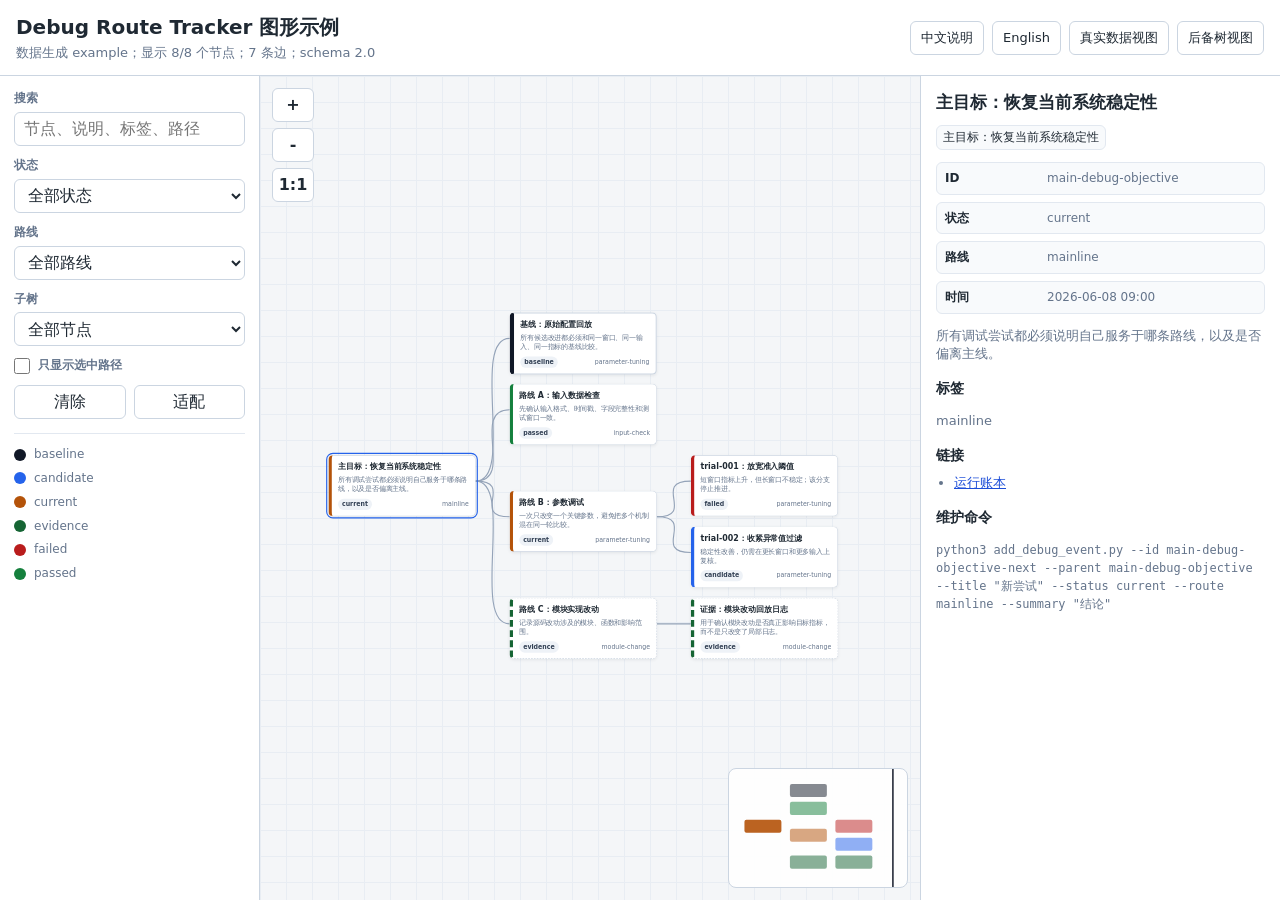
==== react.html @ 0c05e8ea "Add Debug Route Tracker V1.0" ====
<!doctype html>
<html lang="zh-CN">
<head>
  <meta charset="utf-8">
  <meta name="viewport" content="width=device-width, initial-scale=1">
  <title>Debug Route Tracker 图形示例</title>
  <link rel="stylesheet" href="react_flow_view/react_flow_view.css">
  <script>
    window.DEBUG_ROUTE_DATA = {
      schema_version: "2.0",
      generated_at: "example",
      event_count: 8,
      node_count: 8,
      edge_count: 7,
      status_styles: {
        todo: { label: "todo", color: "#64748b" },
        active: { label: "active", color: "#0f766e" },
        current: { label: "current", color: "#b45309" },
        candidate: { label: "candidate", color: "#2563eb" },
        passed: { label: "passed", color: "#15803d" },
        failed: { label: "failed", color: "#b91c1c" },
        abandoned: { label: "abandoned", color: "#6b7280" },
        mixed: { label: "mixed", color: "#9f1239" },
        evidence: { label: "evidence", color: "#166534", border: "dashed" },
        baseline: { label: "baseline", color: "#111827", border: "thick" },
        side: { label: "side", color: "#475569" }
      },
      routes: ["mainline", "input-check", "parameter-tuning", "module-change"],
      status_counts: {
        current: 2,
        candidate: 1,
        passed: 1,
        failed: 1,
        evidence: 2,
        baseline: 1
      },
      route_counts: {
        mainline: 1,
        "input-check": 2,
        "parameter-tuning": 3,
        "module-change": 2
      },
      nodes: [
        {
          id: "main-debug-objective",
          parent_id: null,
          title: "主目标：恢复当前系统稳定性",
          route: "mainline",
          status: "current",
          summary: "所有调试尝试都必须说明自己服务于哪条路线，以及是否偏离主线。",
          links: [{ label: "运行账本", href: "run_ledger.csv" }],
          tags: ["mainline"],
          metrics: {},
          code_refs: [],
          log_refs: [],
          created_at: "2026-06-08 09:00",
          _order: 0
        },
        {
          id: "input-check-route",
          parent_id: "main-debug-objective",
          title: "路线 A：输入数据检查",
          route: "input-check",
          status: "passed",
          summary: "先确认输入格式、时间戳、字段完整性和测试窗口一致。",
          links: [],
          tags: ["input"],
          metrics: { checked_files: 4 },
          code_refs: [],
          log_refs: [{ label: "输入检查日志", href: "logs/input_check.log" }],
          created_at: "2026-06-08 09:20",
          _order: 2
        },
        {
          id: "baseline-run",
          parent_id: "main-debug-objective",
          title: "基线：原始配置回放",
          route: "parameter-tuning",
          status: "baseline",
          summary: "所有候选改进都必须和同一窗口、同一输入、同一指标的基线比较。",
          links: [{ label: "基线结果", href: "reports/baseline.csv" }],
          tags: ["baseline"],
          metrics: { score: 71.3, replay_s: 120 },
          code_refs: [],
          log_refs: [{ label: "基线日志", href: "logs/baseline.log" }],
          created_at: "2026-06-08 10:00",
          _order: 1
        },
        {
          id: "param-route",
          parent_id: "main-debug-objective",
          title: "路线 B：参数调试",
          route: "parameter-tuning",
          status: "current",
          summary: "一次只改变一个关键参数，避免把多个机制混在同一轮比较。",
          links: [],
          tags: ["config"],
          metrics: {},
          code_refs: [{ label: "配置文件", href: "config/main.yaml" }],
          log_refs: [],
          created_at: "2026-06-08 10:30",
          _order: 3
        },
        {
          id: "trial-param-001",
          parent_id: "param-route",
          title: "trial-001：放宽准入阈值",
          route: "parameter-tuning",
          status: "failed",
          summary: "短窗口指标上升，但长窗口不稳定；该分支停止推进。",
          links: [],
          tags: ["trial"],
          metrics: { score: 68.9, replay_s: 120 },
          code_refs: [{ label: "参数位置", href: "config/main.yaml" }],
          log_refs: [{ label: "失败日志", href: "logs/trial_param_001.log" }],
          created_at: "2026-06-08 11:00",
          _order: 4
        },
        {
          id: "trial-param-002",
          parent_id: "param-route",
          title: "trial-002：收紧异常值过滤",
          route: "parameter-tuning",
          status: "candidate",
          summary: "稳定性改善，仍需在更长窗口和更多输入上复核。",
          links: [{ label: "候选报告", href: "reports/trial_param_002.md" }],
          tags: ["candidate"],
          metrics: { score: 76.5, replay_s: 120 },
          code_refs: [{ label: "参数位置", href: "config/main.yaml" }],
          log_refs: [{ label: "候选日志", href: "logs/trial_param_002.log" }],
          created_at: "2026-06-08 11:40",
          _order: 5
        },
        {
          id: "module-route",
          parent_id: "main-debug-objective",
          title: "路线 C：模块实现改动",
          route: "module-change",
          status: "evidence",
          summary: "记录源码改动涉及的模块、函数和影响范围。",
          links: [],
          tags: ["source"],
          metrics: {},
          code_refs: [{ label: "核心模块", href: "src/module/core.cpp" }],
          log_refs: [],
          created_at: "2026-06-08 12:20",
          _order: 6
        },
        {
          id: "evidence-module-log",
          parent_id: "module-route",
          title: "证据：模块改动回放日志",
          route: "module-change",
          status: "evidence",
          summary: "用于确认模块改动是否真正影响目标指标，而不是只改变了局部日志。",
          links: [{ label: "回放摘要", href: "reports/module_replay.md" }],
          tags: ["evidence", "log"],
          metrics: { warnings: 2, errors: 0 },
          code_refs: [{ label: "核心模块", href: "src/module/core.cpp" }],
          log_refs: [{ label: "模块回放日志", href: "logs/module_replay.log" }],
          created_at: "2026-06-08 12:45",
          _order: 7
        }
      ],
      edges: [
        { id: "main-debug-objective->input-check-route", source: "main-debug-objective", target: "input-check-route", type: "parent" },
        { id: "main-debug-objective->baseline-run", source: "main-debug-objective", target: "baseline-run", type: "parent" },
        { id: "main-debug-objective->param-route", source: "main-debug-objective", target: "param-route", type: "parent" },
        { id: "param-route->trial-param-001", source: "param-route", target: "trial-param-001", type: "parent" },
        { id: "param-route->trial-param-002", source: "param-route", target: "trial-param-002", type: "parent" },
        { id: "main-debug-objective->module-route", source: "main-debug-objective", target: "module-route", type: "parent" },
        { id: "module-route->evidence-module-log", source: "module-route", target: "evidence-module-log", type: "parent" }
      ]
    };
  </script>
  <script defer src="react_flow_view/react_flow_view.js"></script>
</head>
<body>
<main class="app-shell">
  <header class="topbar">
    <div>
      <h1>Debug Route Tracker 图形示例</h1>
      <p id="graphSummary">读取示例数据中...</p>
    </div>
    <nav aria-label="view links">
      <a href="README.md">中文说明</a>
      <a href="README_EN.md">English</a>
      <a href="react_flow_view/index.html">真实数据视图</a>
      <a href="index.html">后备树视图</a>
    </nav>
  </header>

  <section class="workspace">
    <aside class="sidebar" aria-label="filters">
      <label>
        <span>搜索</span>
        <input id="searchInput" type="search" placeholder="节点、说明、标签、路径">
      </label>
      <label>
        <span>状态</span>
        <select id="statusFilter">
          <option value="">全部状态</option>
        </select>
      </label>
      <label>
        <span>路线</span>
        <select id="routeFilter">
          <option value="">全部路线</option>
        </select>
      </label>
      <label>
        <span>子树</span>
        <select id="subtreeFilter">
          <option value="">全部节点</option>
        </select>
      </label>
      <label class="check-row">
        <input id="selectedPathOnly" type="checkbox">
        <span>只显示选中路径</span>
      </label>
      <div class="button-row">
        <button id="resetFilters" type="button">清除</button>
        <button id="fitView" type="button">适配</button>
      </div>
      <div id="legend" class="legend" aria-label="status legend"></div>
    </aside>

    <section class="graph-area" aria-label="debug route graph">
      <div id="graphViewport" class="graph-viewport">
        <div id="graphContent" class="graph-content">
          <svg id="edgeLayer" class="edge-layer" aria-hidden="true"></svg>
          <div id="nodeLayer" class="node-layer"></div>
        </div>
        <div class="graph-controls" aria-label="graph controls">
          <button id="zoomIn" type="button" title="放大">+</button>
          <button id="zoomOut" type="button" title="缩小">-</button>
          <button id="resetView" type="button" title="重置视图">1:1</button>
        </div>
        <svg id="miniMap" class="mini-map" aria-label="mini map"></svg>
      </div>
    </section>

    <aside id="detailsPane" class="details" aria-label="details">
      <h2>选择一个节点</h2>
      <p>这是内嵌示例数据，不读取或修改你的真实 <code>debug_route_events.jsonl</code>。</p>
    </aside>
  </section>
</main>
</body>
</html>
---- react_flow_view/react_flow_view.css ----
:root {
  color-scheme: light;
  --bg: #f4f6f8;
  --panel: #ffffff;
  --text: #1f2933;
  --muted: #64748b;
  --line: #cbd5e1;
  --line-soft: #e2e8f0;
  --focus: #2563eb;
  --node-width: 260px;
  --node-height: 92px;
  --todo: #64748b;
  --active: #0f766e;
  --current: #b45309;
  --candidate: #2563eb;
  --passed: #15803d;
  --failed: #b91c1c;
  --abandoned: #6b7280;
  --mixed: #9f1239;
  --evidence: #166534;
  --baseline: #111827;
  --side: #475569;
}

* {
  box-sizing: border-box;
}

body {
  margin: 0;
  overflow: hidden;
  font-family: system-ui, -apple-system, BlinkMacSystemFont, "Segoe UI", sans-serif;
  background: var(--bg);
  color: var(--text);
  line-height: 1.4;
}

button,
input,
select {
  font: inherit;
}

button {
  min-height: 34px;
  padding: 0 11px;
  border: 1px solid var(--line);
  border-radius: 6px;
  background: var(--panel);
  color: var(--text);
  cursor: pointer;
}

button:hover,
a:hover {
  border-color: #94a3b8;
}

.app-shell {
  display: grid;
  grid-template-rows: auto minmax(0, 1fr);
  height: 100vh;
}

.topbar {
  display: flex;
  gap: 18px;
  align-items: center;
  justify-content: space-between;
  padding: 13px 16px;
  border-bottom: 1px solid var(--line);
  background: var(--panel);
}

.topbar h1 {
  margin: 0;
  font-size: 20px;
  letter-spacing: 0;
}

.topbar p {
  margin: 3px 0 0;
  color: var(--muted);
  font-size: 13px;
}

.topbar nav {
  display: flex;
  flex-wrap: wrap;
  gap: 8px;
  justify-content: flex-end;
}

.topbar a {
  display: inline-flex;
  align-items: center;
  min-height: 34px;
  padding: 0 10px;
  border: 1px solid var(--line);
  border-radius: 6px;
  color: var(--text);
  text-decoration: none;
  font-size: 13px;
}

.workspace {
  display: grid;
  grid-template-columns: 260px minmax(0, 1fr) 360px;
  min-height: 0;
}

.sidebar,
.details {
  min-height: 0;
  overflow: auto;
  background: var(--panel);
}

.sidebar {
  padding: 14px;
  border-right: 1px solid var(--line);
}

.sidebar label {
  display: grid;
  gap: 5px;
  margin-bottom: 11px;
}

.sidebar label span,
.details .label {
  color: var(--muted);
  font-size: 12px;
  font-weight: 700;
}

.sidebar input[type="search"],
.sidebar select {
  width: 100%;
  min-height: 34px;
  padding: 0 9px;
  border: 1px solid var(--line);
  border-radius: 6px;
  background: #fff;
  color: var(--text);
}

.check-row {
  display: flex !important;
  grid-template-columns: none !important;
  gap: 8px !important;
  align-items: center;
}

.check-row input {
  width: 16px;
  height: 16px;
  margin: 0;
}

.button-row {
  display: grid;
  grid-template-columns: 1fr 1fr;
  gap: 8px;
  margin-bottom: 14px;
}

.legend {
  display: grid;
  gap: 7px;
  padding-top: 12px;
  border-top: 1px solid var(--line-soft);
}

.legend-row {
  display: flex;
  gap: 8px;
  align-items: center;
  color: var(--muted);
  font-size: 12px;
}

.legend-dot {
  width: 12px;
  height: 12px;
  border-radius: 999px;
  background: var(--dot-color, var(--todo));
}

.graph-area {
  position: relative;
  min-width: 0;
  min-height: 0;
}

.graph-viewport {
  position: relative;
  width: 100%;
  height: 100%;
  overflow: hidden;
  cursor: grab;
  background:
    linear-gradient(#e8edf3 1px, transparent 1px),
    linear-gradient(90deg, #e8edf3 1px, transparent 1px);
  background-size: 26px 26px;
}

.graph-viewport.panning {
  cursor: grabbing;
}

.graph-content {
  position: absolute;
  left: 0;
  top: 0;
  transform-origin: 0 0;
}

.edge-layer,
.node-layer {
  position: absolute;
  left: 0;
  top: 0;
}

.edge-layer {
  overflow: visible;
  pointer-events: none;
}

.edge-path {
  fill: none;
  stroke: #94a3b8;
  stroke-width: 2;
}

.edge-path.selected-path {
  stroke: var(--focus);
  stroke-width: 3;
}

.node-layer {
  width: 1px;
  height: 1px;
}

.graph-node {
  position: absolute;
  display: grid;
  grid-template-rows: auto 1fr auto;
  width: var(--node-width);
  min-height: var(--node-height);
  padding: 10px 11px;
  border: 1px solid var(--line);
  border-left: 6px solid var(--node-color, var(--todo));
  border-radius: 8px;
  background: #fff;
  box-shadow: 0 2px 6px rgba(15, 23, 42, 0.08);
  cursor: pointer;
  user-select: none;
}

.graph-node:hover {
  border-color: #94a3b8;
}

.graph-node.selected {
  outline: 2px solid var(--focus);
  outline-offset: 2px;
}

.graph-node.status-evidence {
  border-style: dashed;
}

.graph-node.status-baseline {
  border-width: 2px;
  border-left-width: 8px;
}

.node-title {
  margin: 0;
  color: var(--text);
  font-size: 14px;
  font-weight: 750;
  overflow-wrap: anywhere;
}

.node-summary {
  margin: 5px 0 8px;
  color: var(--muted);
  font-size: 12px;
  overflow: hidden;
  display: -webkit-box;
  -webkit-line-clamp: 2;
  -webkit-box-orient: vertical;
}

.node-meta {
  display: flex;
  gap: 6px;
  align-items: center;
  justify-content: space-between;
  color: var(--muted);
  font-size: 11px;
}

.status-pill {
  display: inline-flex;
  align-items: center;
  max-width: 120px;
  padding: 2px 7px;
  border-radius: 999px;
  background: #eef2f7;
  color: #334155;
  font-weight: 700;
  overflow: hidden;
  text-overflow: ellipsis;
  white-space: nowrap;
}

.route-text {
  min-width: 0;
  overflow: hidden;
  text-overflow: ellipsis;
  white-space: nowrap;
}

.graph-controls {
  position: absolute;
  left: 12px;
  top: 12px;
  display: grid;
  gap: 6px;
}

.graph-controls button {
  width: 42px;
  min-height: 34px;
  padding: 0;
  font-weight: 700;
}

.mini-map {
  position: absolute;
  right: 12px;
  bottom: 12px;
  width: 180px;
  height: 120px;
  border: 1px solid var(--line);
  border-radius: 8px;
  background: rgba(255, 255, 255, 0.92);
}

.details {
  padding: 15px;
  border-left: 1px solid var(--line);
}

.details h2 {
  margin: 0 0 10px;
  font-size: 17px;
}

.details h3 {
  margin: 16px 0 8px;
  font-size: 14px;
}

.details p,
.details li {
  color: var(--muted);
  font-size: 13px;
}

.details ul {
  margin: 8px 0 12px;
  padding-left: 18px;
}

.details a {
  color: #1d4ed8;
  word-break: break-all;
}

.path-line {
  display: flex;
  flex-wrap: wrap;
  gap: 5px;
  margin: 0 0 12px;
}

.path-line span {
  padding: 3px 6px;
  border: 1px solid var(--line-soft);
  border-radius: 6px;
  background: #f8fafc;
  color: var(--text);
  font-size: 12px;
}

.kv-list {
  display: grid;
  gap: 7px;
  margin: 8px 0 12px;
}

.kv-list div {
  display: grid;
  grid-template-columns: minmax(88px, 0.45fr) minmax(0, 1fr);
  gap: 8px;
  padding: 7px 8px;
  border: 1px solid var(--line-soft);
  border-radius: 6px;
  background: #f8fafc;
}

.kv-list dt,
.kv-list dd {
  margin: 0;
  color: var(--muted);
  font-size: 12px;
  overflow-wrap: anywhere;
}

.kv-list dt {
  color: var(--text);
  font-weight: 700;
}

.empty {
  position: absolute;
  left: 50%;
  top: 50%;
  width: min(360px, 90%);
  transform: translate(-50%, -50%);
  padding: 18px;
  border: 1px solid var(--line);
  border-radius: 8px;
  background: var(--panel);
  color: var(--muted);
  text-align: center;
}

code {
  font-family: ui-monospace, SFMono-Regular, Menlo, Consolas, monospace;
  font-size: 0.92em;
}

@media (max-width: 1060px) {
  body {
    overflow: auto;
  }

  .app-shell {
    height: auto;
    min-height: 100vh;
  }

  .topbar {
    align-items: flex-start;
    flex-direction: column;
  }

  .workspace {
    grid-template-columns: 1fr;
  }

  .sidebar,
  .details {
    max-height: none;
    border: 0;
    border-bottom: 1px solid var(--line);
  }

  .graph-viewport {
    height: 68vh;
  }
}
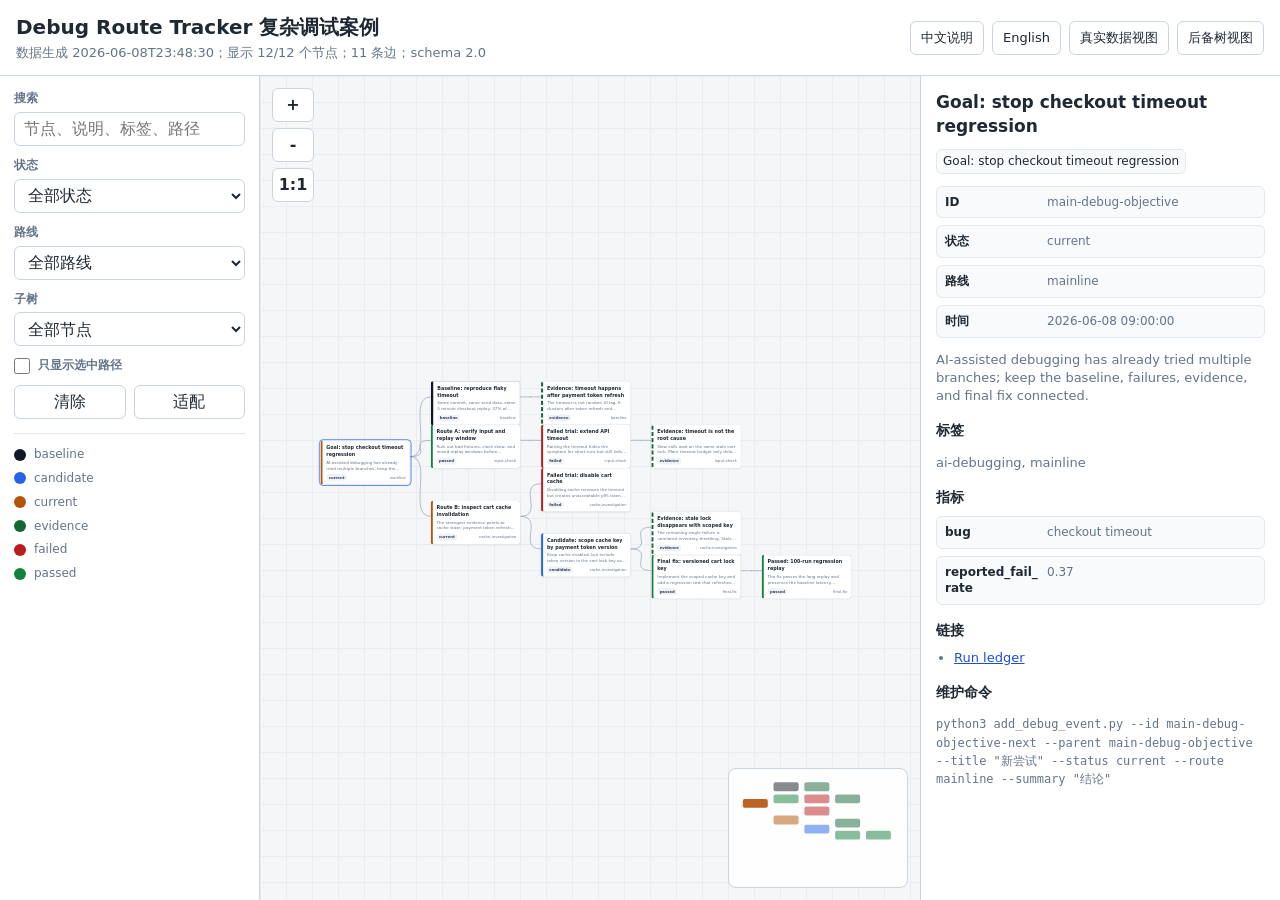
==== commit b4ac90ac: "Add static AI debugging walkthrough and agent instructions" ====
--- a/react.html
+++ b/react.html
@@ -3,9 +3,11 @@
 <head>
   <meta charset="utf-8">
   <meta name="viewport" content="width=device-width, initial-scale=1">
-  <title>Debug Route Tracker 图形示例</title>
+  <title>Debug Route Tracker 复杂调试案例</title>
   <link rel="stylesheet" href="react_flow_view/react_flow_view.css">
   <script>
+    // Fallback data. The 12-node complex case in examples/complex_bug_data.js
+    // loads below and overrides this when the example assets are present.
     window.DEBUG_ROUTE_DATA = {
       schema_version: "2.0",
       generated_at: "example",
@@ -173,13 +175,14 @@
       ]
     };
   </script>
+  <script src="examples/complex_bug_data.js"></script>
   <script defer src="react_flow_view/react_flow_view.js"></script>
 </head>
 <body>
 <main class="app-shell">
   <header class="topbar">
     <div>
-      <h1>Debug Route Tracker 图形示例</h1>
+      <h1>Debug Route Tracker 复杂调试案例</h1>
       <p id="graphSummary">读取示例数据中...</p>
     </div>
     <nav aria-label="view links">
@@ -242,7 +245,7 @@
 
     <aside id="detailsPane" class="details" aria-label="details">
       <h2>选择一个节点</h2>
-      <p>这是内嵌示例数据，不读取或修改你的真实 <code>debug_route_events.jsonl</code>。</p>
+      <p>这是 12 节点复杂 bug 案例，不读取或修改你的真实 <code>debug_route_events.jsonl</code>。</p>
     </aside>
   </section>
 </main>
